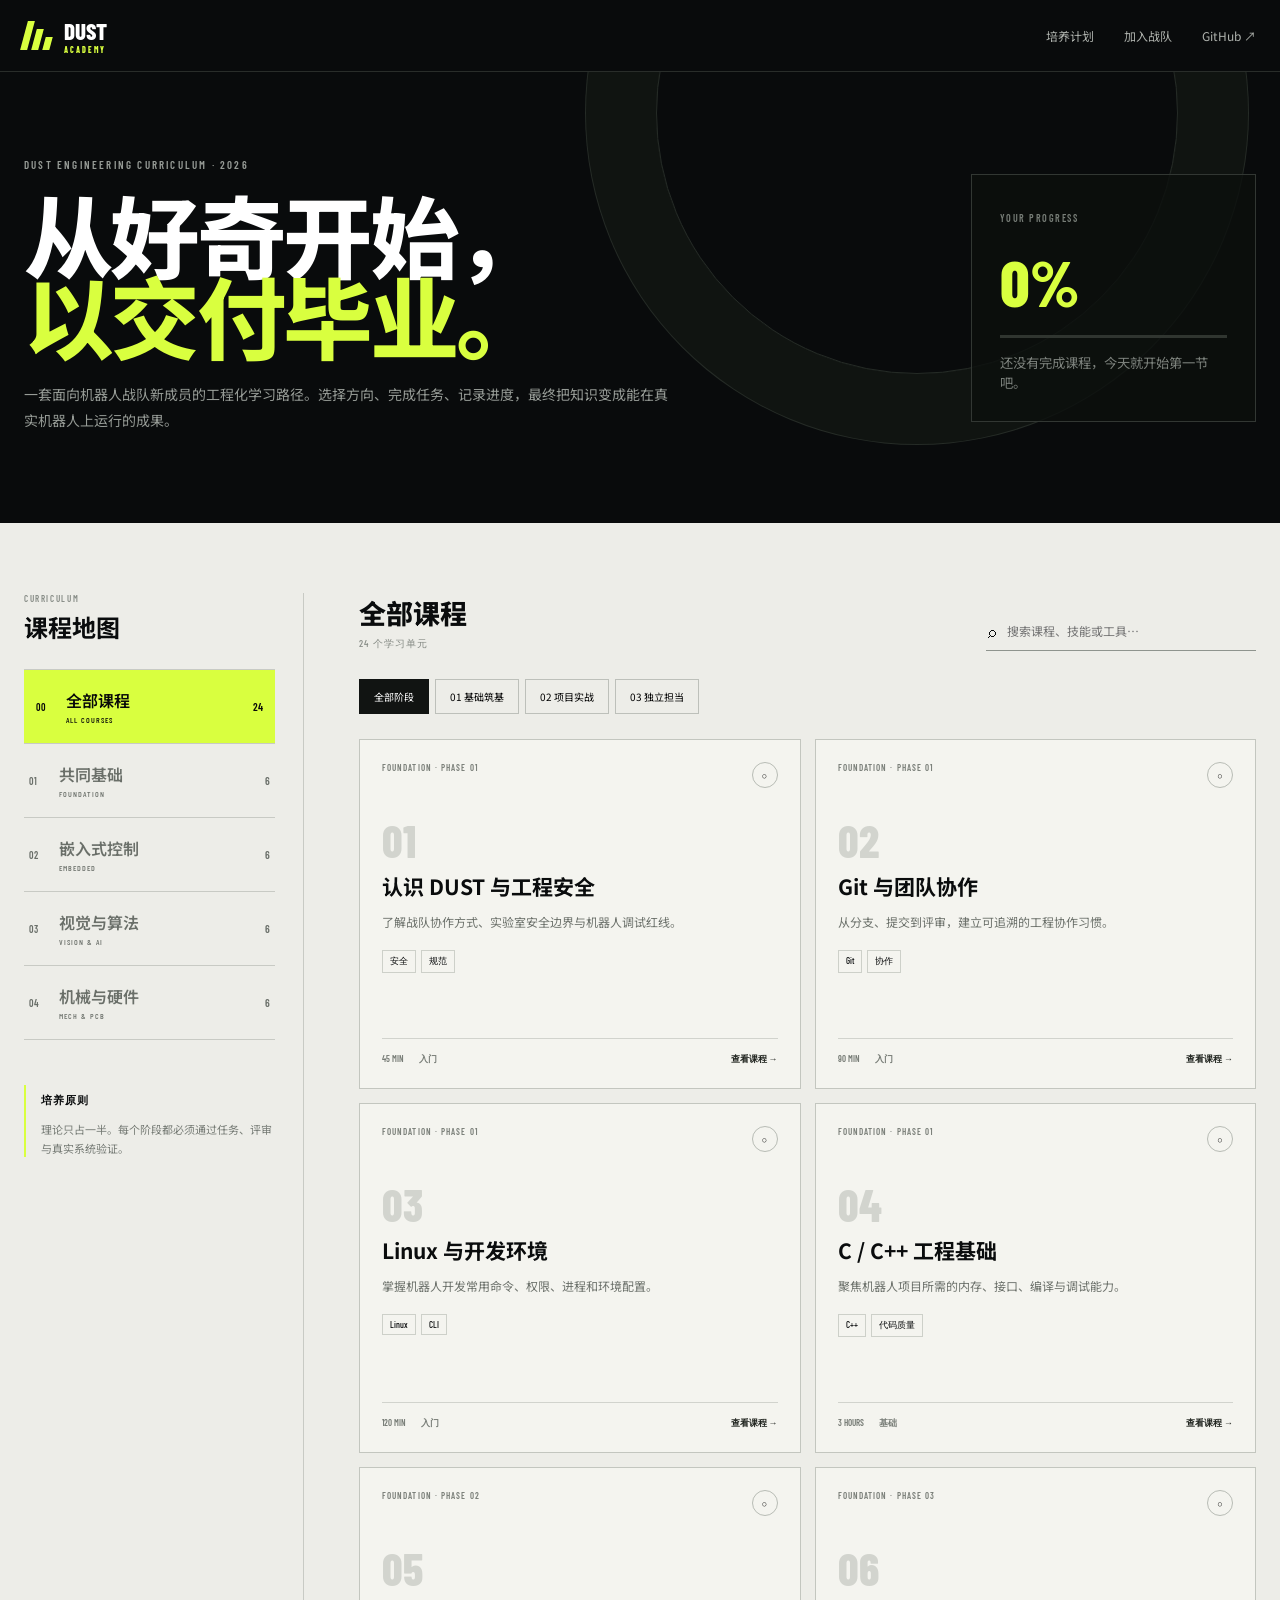
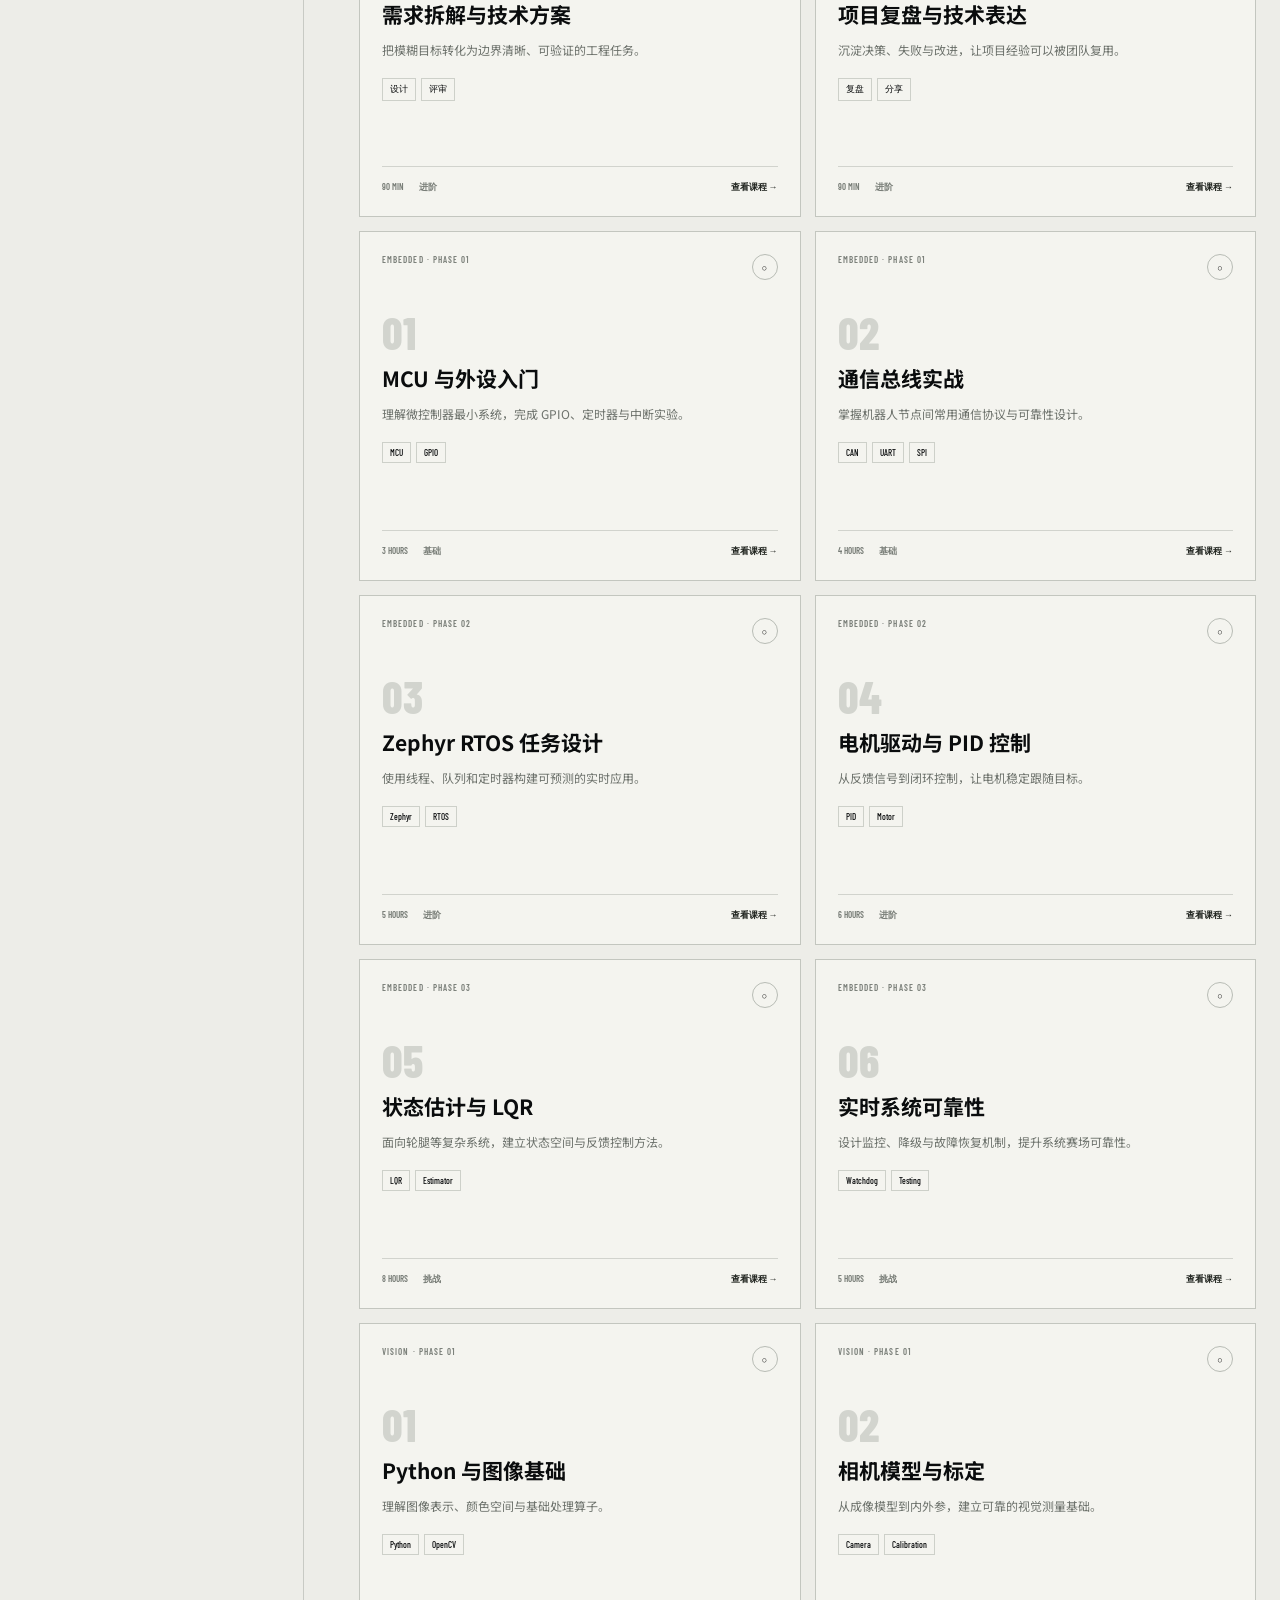
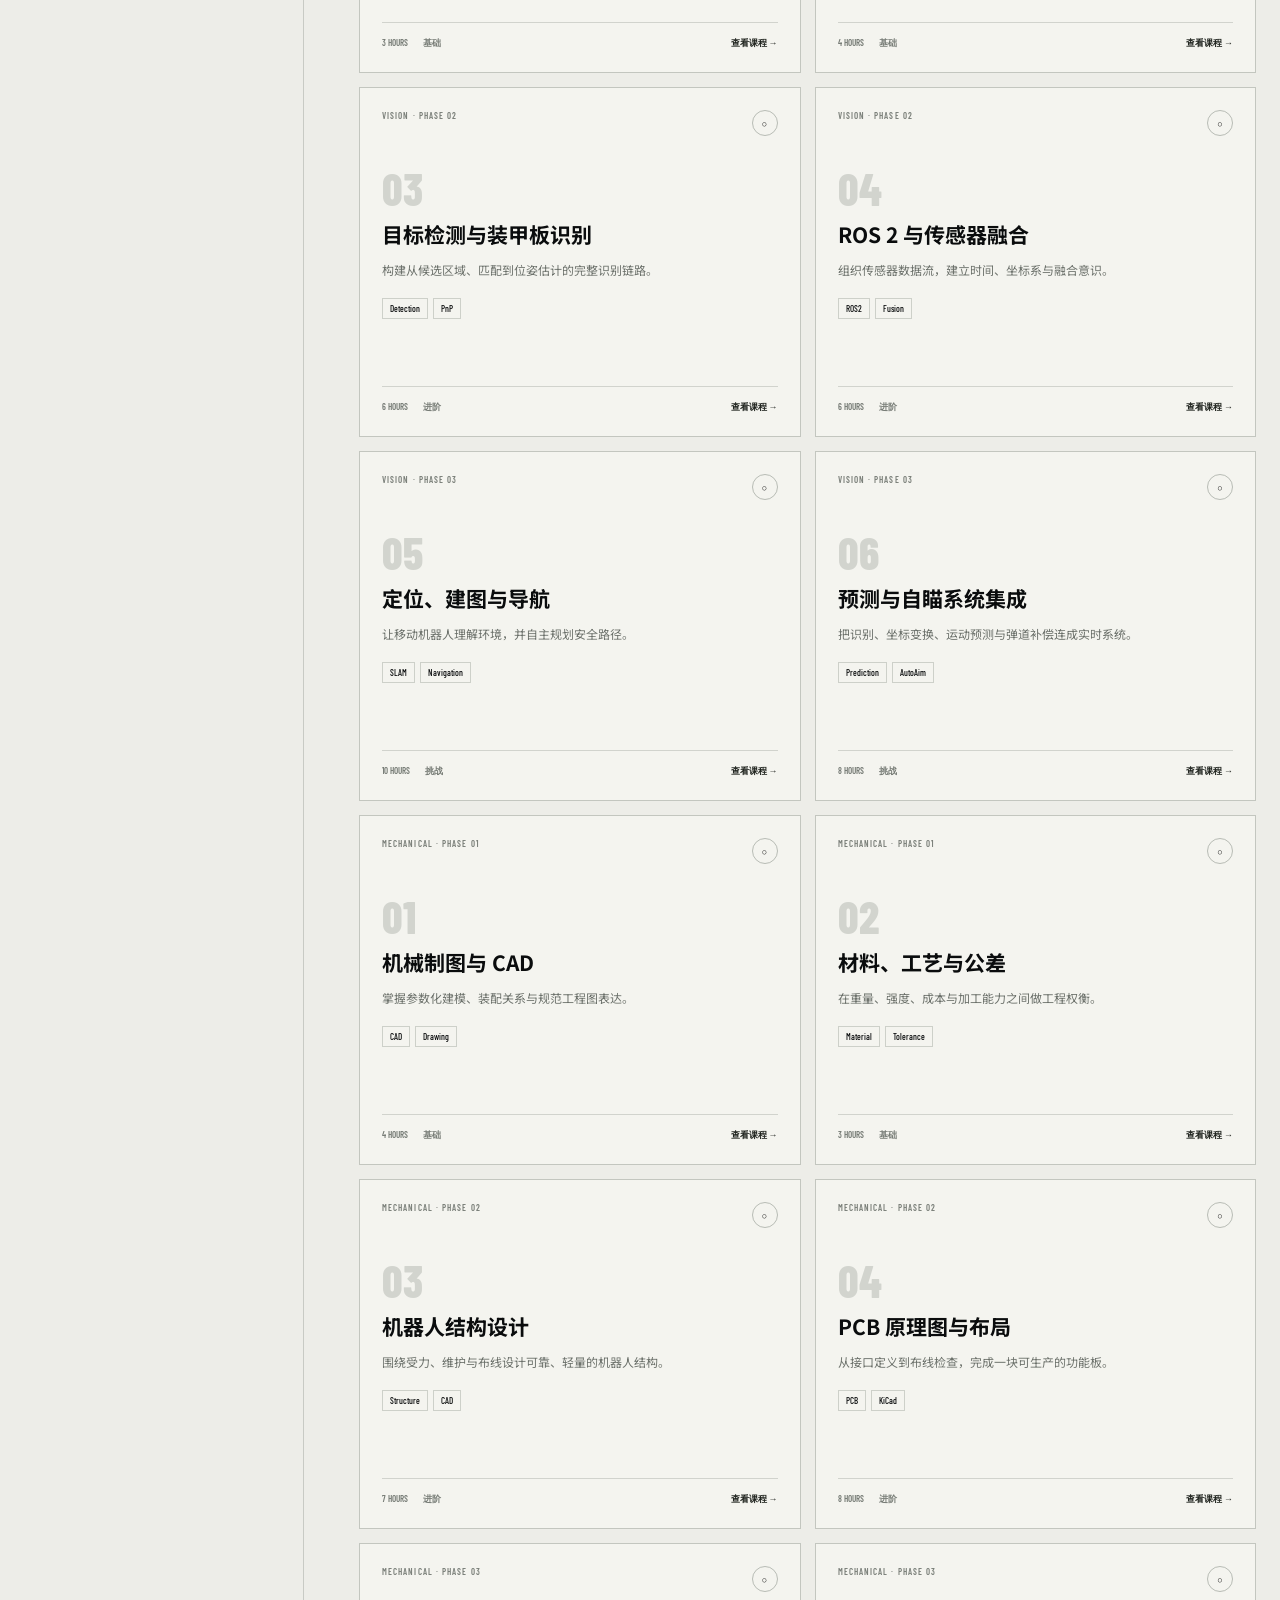
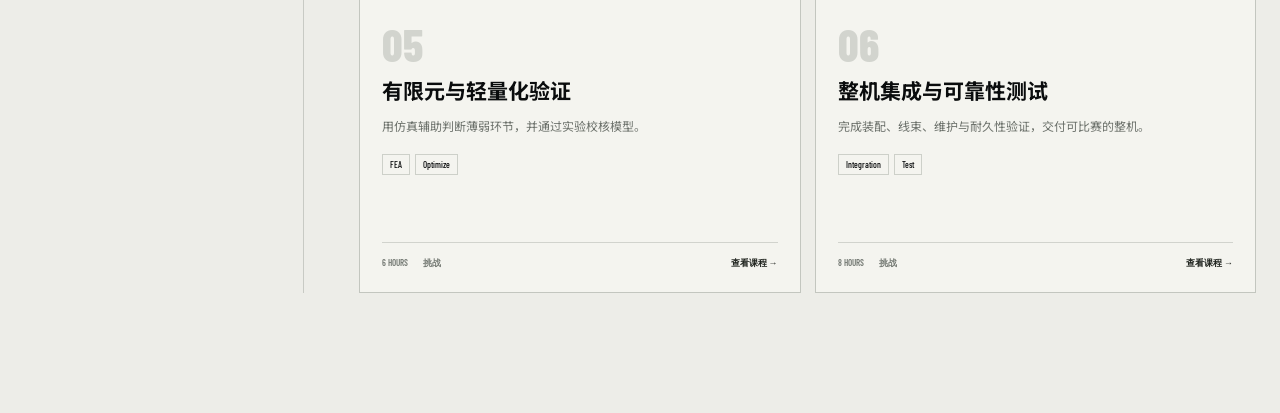
==== course.html @ 5a6c9bca "Add DUST engineering training academy" ====
<!doctype html>
<html lang="zh-CN">
<head>
  <meta charset="UTF-8"><meta name="viewport" content="width=device-width,initial-scale=1">
  <meta name="theme-color" content="#090b0c"><meta name="description" content="DUST 战队完整工程培训课程系统">
  <title>DUST ACADEMY · 战队培养计划</title>
  <link rel="stylesheet" href="course.css">
</head>
<body>
  <header class="academy-nav">
    <a class="logo" href="index.html"><i></i><i></i><i></i><strong>DUST<small>ACADEMY</small></strong></a>
    <nav><a href="index.html#growth">培养计划</a><a href="index.html#recruit">加入战队</a><a href="https://github.com/HNUST-Dust" target="_blank" rel="noreferrer">GitHub ↗</a></nav>
  </header>

  <main>
    <section class="academy-hero">
      <div class="hero-copy"><p class="eyebrow">DUST ENGINEERING CURRICULUM · 2026</p><h1>从好奇开始，<br><em>以交付毕业。</em></h1><p>一套面向机器人战队新成员的工程化学习路径。选择方向、完成任务、记录进度，最终把知识变成能在真实机器人上运行的成果。</p></div>
      <div class="hero-status"><span>YOUR PROGRESS</span><strong id="total-progress">0%</strong><div class="progress"><i id="total-progress-bar"></i></div><small id="progress-copy">还没有完成课程，今天就开始第一节吧。</small></div>
    </section>

    <section class="dashboard">
      <aside class="sidebar">
        <div class="sidebar-title"><span>CURRICULUM</span><strong>课程地图</strong></div>
        <button class="track active" data-track="all"><i>00</i><span>全部课程<small>ALL COURSES</small></span><b id="count-all">24</b></button>
        <button class="track" data-track="common"><i>01</i><span>共同基础<small>FOUNDATION</small></span><b>6</b></button>
        <button class="track" data-track="embedded"><i>02</i><span>嵌入式控制<small>EMBEDDED</small></span><b>6</b></button>
        <button class="track" data-track="vision"><i>03</i><span>视觉与算法<small>VISION & AI</small></span><b>6</b></button>
        <button class="track" data-track="mechanical"><i>04</i><span>机械与硬件<small>MECH & PCB</small></span><b>6</b></button>
        <div class="sidebar-note"><span>培养原则</span><p>理论只占一半。每个阶段都必须通过任务、评审与真实系统验证。</p></div>
      </aside>

      <div class="course-content">
        <div class="toolbar"><div><span id="view-label">全部课程</span><strong id="course-count">24 个学习单元</strong></div><label><span>⌕</span><input id="course-search" type="search" placeholder="搜索课程、技能或工具…"></label></div>
        <div class="phase-tabs" role="tablist"><button class="active" data-phase="all">全部阶段</button><button data-phase="1">01 基础筑基</button><button data-phase="2">02 项目实战</button><button data-phase="3">03 独立担当</button></div>
        <div class="course-grid" id="course-grid"></div>
        <div class="empty" id="empty-state" hidden><strong>没有找到匹配课程</strong><p>试试更短的关键词，或切换课程方向。</p></div>
      </div>
    </section>
  </main>

  <dialog id="lesson-dialog">
    <button class="dialog-close" aria-label="关闭">×</button>
    <div id="dialog-content"></div>
  </dialog>
  <div class="toast" id="toast" role="status"></div>
  <script src="course-data.js"></script><script src="course.js"></script>
</body>
</html>
---- course.css ----
@import url('https://fonts.googleapis.com/css2?family=Barlow+Condensed:wght@500;600;700;800&family=Noto+Sans+SC:wght@400;500;600;700;900&display=swap');
:root{--ink:#0a0c0d;--paper:#edede8;--acid:#d9ff3f;--muted:#70756f;--line:#c8cac4}*{box-sizing:border-box}html,body{margin:0;background:var(--paper);color:var(--ink);font-family:"Noto Sans SC",sans-serif}button,input{font:inherit}button{cursor:pointer}.academy-nav{height:72px;background:#090b0c;color:#fff;display:flex;align-items:center;padding:0 max(24px,calc((100vw - 1280px)/2));border-bottom:1px solid #292d2a}.logo{display:flex;align-items:center;color:white;text-decoration:none;gap:3px}.logo i{width:7px;height:29px;background:var(--acid);transform:skew(-15deg)}.logo i:nth-child(2){height:21px;margin-top:8px}.logo i:nth-child(3){height:13px;margin-top:16px}.logo strong{font:800 23px "Barlow Condensed";margin-left:10px}.logo small{display:block;color:var(--acid);font-size:8px;letter-spacing:.24em}.academy-nav nav{margin-left:auto;display:flex;gap:30px}.academy-nav nav a{color:#aeb2ad;text-decoration:none;font-size:12px}.academy-nav nav a:hover{color:var(--acid)}.academy-hero{background:#090b0c;color:#fff;min-height:430px;padding:75px max(24px,calc((100vw - 1280px)/2));display:grid;grid-template-columns:1.5fr .5fr;gap:90px;align-items:center;position:relative;overflow:hidden}.academy-hero:after{content:"";position:absolute;width:520px;height:520px;border:1px solid #252b26;border-radius:50%;right:8%;top:-220px;box-shadow:0 0 0 70px #101411,0 0 0 71px #252b26}.eyebrow{color:#969b96;font:600 11px "Barlow Condensed";letter-spacing:.2em}.hero-copy{position:relative;z-index:1}.hero-copy h1{font:800 clamp(56px,7vw,96px)/.9 "Barlow Condensed","Noto Sans SC";letter-spacing:-.04em;margin:25px 0}.hero-copy h1 em{color:var(--acid);font-style:normal}.hero-copy>p:last-child{color:#969b96;line-height:1.85;max-width:650px;font-size:14px}.hero-status{position:relative;z-index:1;border:1px solid #323733;padding:28px;background:rgba(12,15,13,.8)}.hero-status>span{color:#777d77;font:600 10px "Barlow Condensed";letter-spacing:.15em}.hero-status strong{display:block;font:800 65px "Barlow Condensed";color:var(--acid);margin:15px 0}.progress{height:3px;background:#303530}.progress i{display:block;height:100%;width:0;background:var(--acid);transition:.5s}.hero-status small{display:block;color:#7c817c;margin-top:15px;line-height:1.5}.dashboard{max-width:1280px;margin:auto;display:grid;grid-template-columns:280px 1fr;gap:55px;padding:70px 24px 120px}.sidebar{border-right:1px solid var(--line);padding-right:28px}.sidebar-title{display:flex;flex-direction:column;margin-bottom:25px}.sidebar-title span{font:600 9px "Barlow Condensed";letter-spacing:.18em;color:#888d87}.sidebar-title strong{font-size:24px;margin-top:5px}.track{width:100%;border:0;border-top:1px solid var(--line);background:transparent;padding:18px 5px;display:grid;grid-template-columns:30px 1fr 24px;text-align:left;align-items:center;color:#6a6f69}.track:last-of-type{border-bottom:1px solid var(--line)}.track i{font:600 10px "Barlow Condensed";font-style:normal}.track span{font-weight:600}.track small{display:block;font:500 8px "Barlow Condensed";letter-spacing:.12em;margin-top:3px}.track b{font:600 11px "Barlow Condensed";text-align:right}.track:hover,.track.active{color:#080a09}.track.active{background:var(--acid);padding-inline:12px}.sidebar-note{margin-top:45px;border-left:2px solid var(--acid);padding-left:15px}.sidebar-note span{font:700 11px "Barlow Condensed";letter-spacing:.1em}.sidebar-note p{font-size:11px;color:#777c76;line-height:1.7}.toolbar{display:flex;justify-content:space-between;align-items:end;margin-bottom:28px}.toolbar div{display:flex;flex-direction:column}.toolbar div span{font-size:27px;font-weight:800}.toolbar div strong{font:500 10px "Barlow Condensed";letter-spacing:.12em;color:#858a84;margin-top:5px}.toolbar label{display:flex;align-items:center;border-bottom:1px solid #8f948e;width:270px;padding:8px 2px}.toolbar input{border:0;outline:0;background:transparent;width:100%;margin-left:9px;font-size:12px}.phase-tabs{display:flex;gap:6px;margin-bottom:25px;overflow:auto}.phase-tabs button{white-space:nowrap;background:transparent;border:1px solid #bdc0ba;padding:9px 14px;font-size:10px}.phase-tabs button.active{background:#111412;color:#fff;border-color:#111412}.course-grid{display:grid;grid-template-columns:repeat(2,minmax(0,1fr));gap:14px}.course-card{border:1px solid #c3c6bf;background:#f4f4ef;padding:22px;min-height:350px;display:flex;flex-direction:column;transition:.2s;position:relative}.course-card:hover{border-color:#6d726c;transform:translateY(-3px)}.course-card.done{box-shadow:inset 4px 0 var(--acid)}.card-top{display:flex;justify-content:space-between;color:#7a7f79;font:600 9px "Barlow Condensed";letter-spacing:.12em}.complete{border:1px solid #b8bcb5;background:transparent;width:26px;height:26px;border-radius:50%;line-height:1}.done .complete{background:var(--acid);border-color:#9ead26}.card-number{font:800 45px "Barlow Condensed";color:#d2d4ce;margin-top:25px}.course-card h2{font-size:21px;margin:4px 0 10px}.course-card p{color:#6d726c;font-size:12px;line-height:1.75;margin:0}.tags{display:flex;gap:5px;margin-top:18px}.tags span{border:1px solid #cdd0c9;padding:4px 7px;font:500 9px "Barlow Condensed"}.card-foot{border-top:1px solid #d1d3cd;padding-top:14px;margin-top:auto;display:flex;gap:15px;font:600 9px "Barlow Condensed";color:#777c76}.card-foot b{margin-left:auto;color:#20241f}.empty{text-align:center;padding:100px 0;color:#777}.empty strong{font-size:22px;color:#333}dialog{width:min(680px,calc(100% - 30px));max-height:90vh;border:0;padding:0;background:#f4f4ef;box-shadow:0 30px 100px rgba(0,0,0,.5)}dialog::backdrop{background:rgba(3,5,4,.8);backdrop-filter:blur(5px)}.dialog-close{position:absolute;right:20px;top:16px;border:0;background:transparent;font-size:30px;color:#777}.dialog-eyebrow{background:#111412;color:var(--acid);font:600 10px "Barlow Condensed";letter-spacing:.15em;padding:22px 35px}#dialog-content>h2{font-size:35px;padding:30px 35px 0;margin:0}.dialog-meta{display:flex;gap:10px;padding:14px 35px}.dialog-meta span{background:#e2e3dd;padding:6px 9px;font-size:10px}.dialog-summary{padding:0 35px;color:#626761;line-height:1.8;font-size:13px}#dialog-content section{padding:15px 35px}#dialog-content section h3{font-size:14px;border-bottom:1px solid #ced0ca;padding-bottom:10px}#dialog-content ol{padding-left:20px;font-size:12px;color:#5e635d;line-height:2}.task-list div{display:grid;grid-template-columns:35px 1fr;border-bottom:1px solid #d6d8d1;padding:9px 0;font-size:12px}.task-list b{font:600 10px "Barlow Condensed";color:#89971f}.deliverable{background:#e2e3dd;margin:15px 35px;padding:16px;display:flex;flex-direction:column}.deliverable span{font:600 9px "Barlow Condensed";letter-spacing:.15em;color:#7b807a}.deliverable strong{font-size:14px;margin-top:5px}.dialog-complete{border:0;background:#151816;color:white;padding:17px;margin:5px 35px 35px;width:calc(100% - 70px);font-weight:700}.dialog-complete.done{background:var(--acid);color:#111}.toast{position:fixed;right:25px;bottom:25px;background:#111;color:#fff;padding:14px 20px;font-size:12px;transform:translateY(100px);opacity:0;transition:.3s;z-index:5}.toast.show{transform:none;opacity:1}
@media(max-width:800px){.academy-nav nav a:not(:last-child){display:none}.academy-hero{grid-template-columns:1fr;padding-top:55px;gap:30px}.hero-status{max-width:420px}.dashboard{grid-template-columns:1fr;padding-top:40px}.sidebar{border-right:0;padding:0}.sidebar-note{display:none}.course-grid{grid-template-columns:1fr}.toolbar{align-items:flex-start;gap:20px;flex-direction:column}.toolbar label{width:100%}.phase-tabs{width:100%}.academy-hero:after{right:-280px}.hero-copy h1{font-size:58px}}
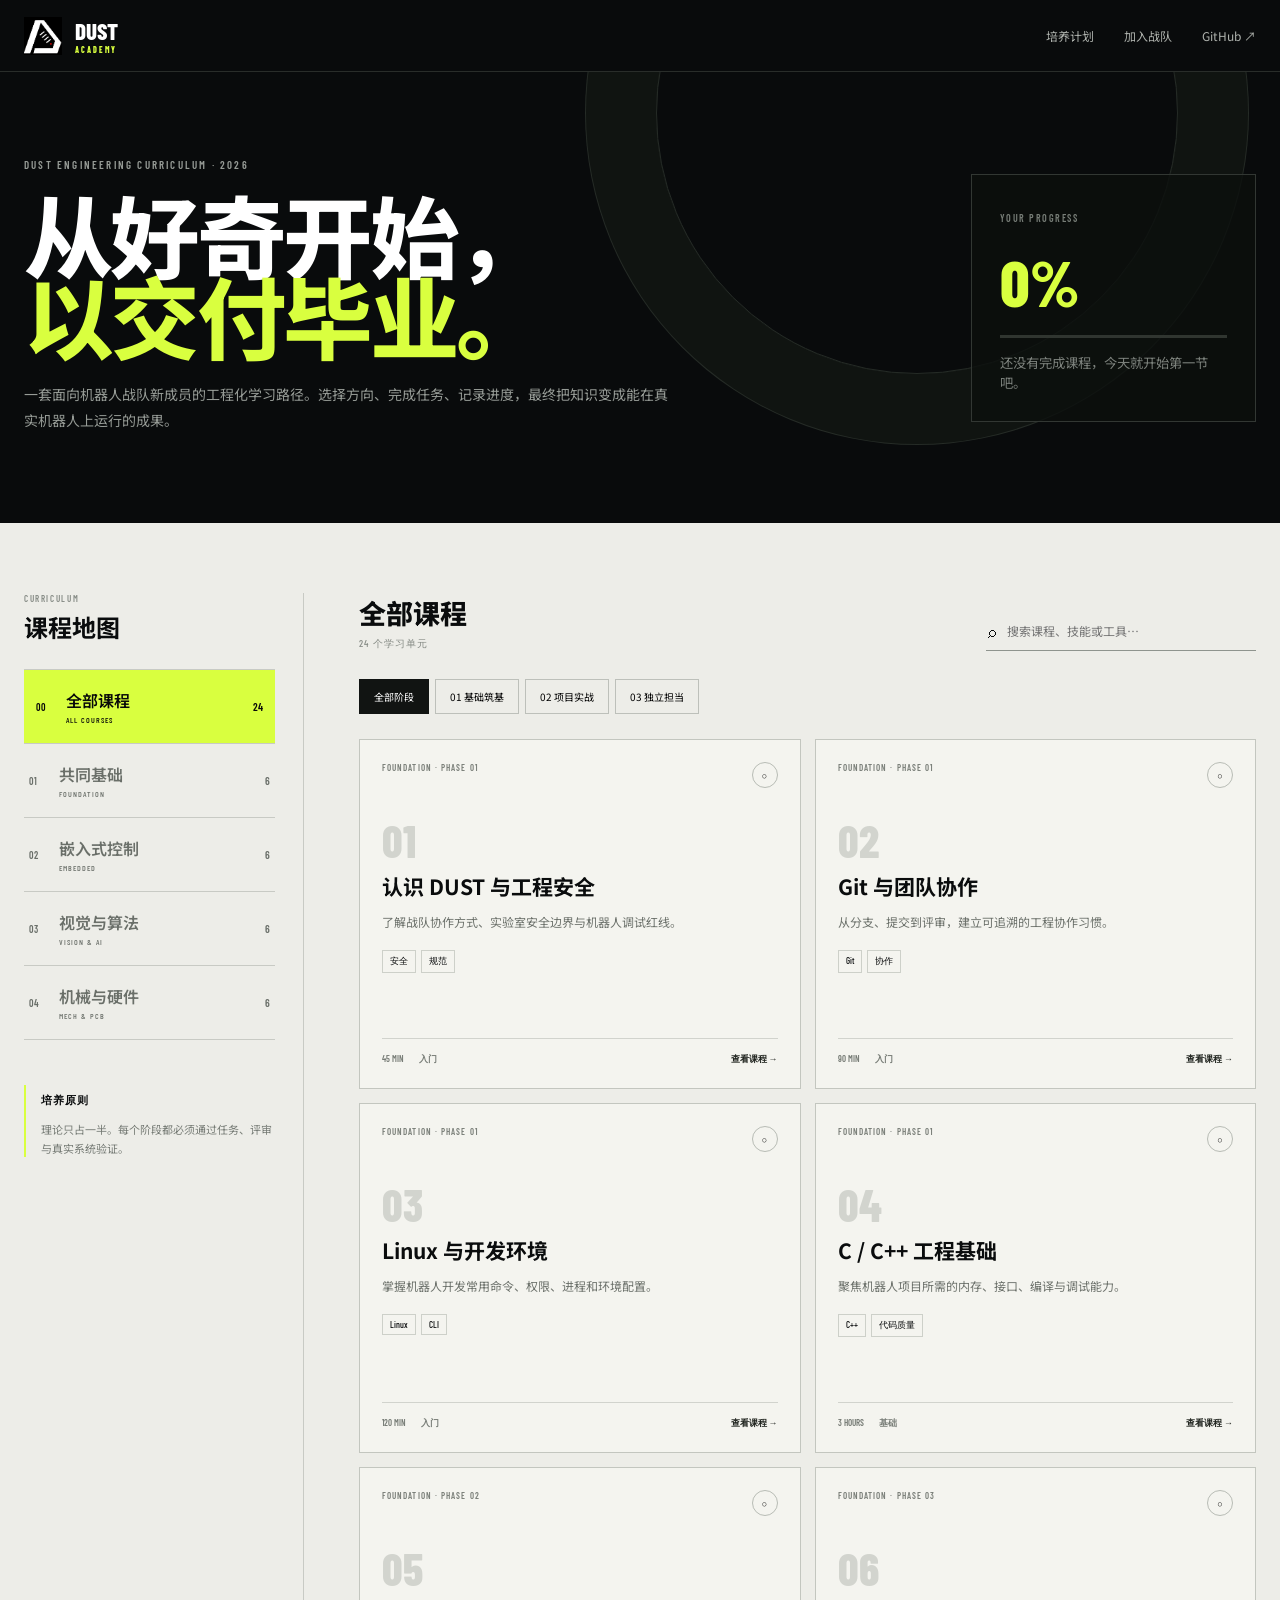
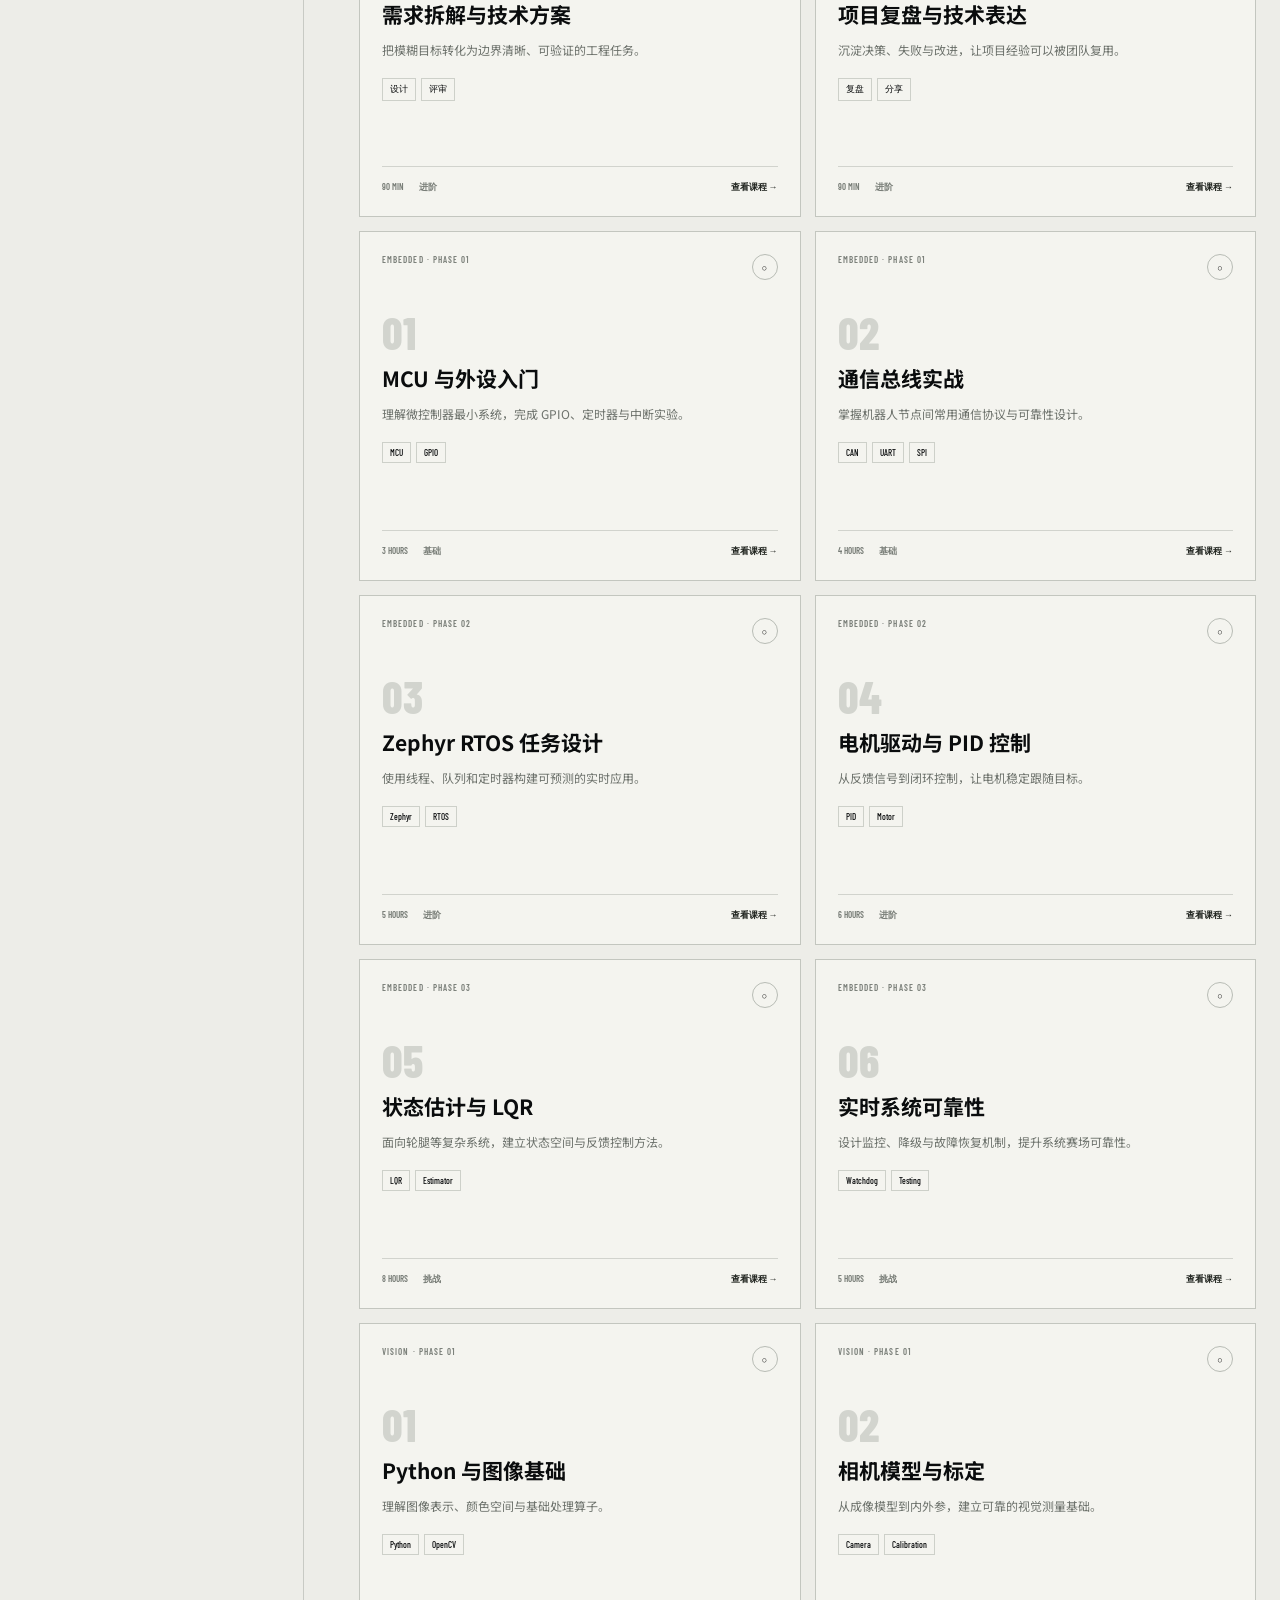
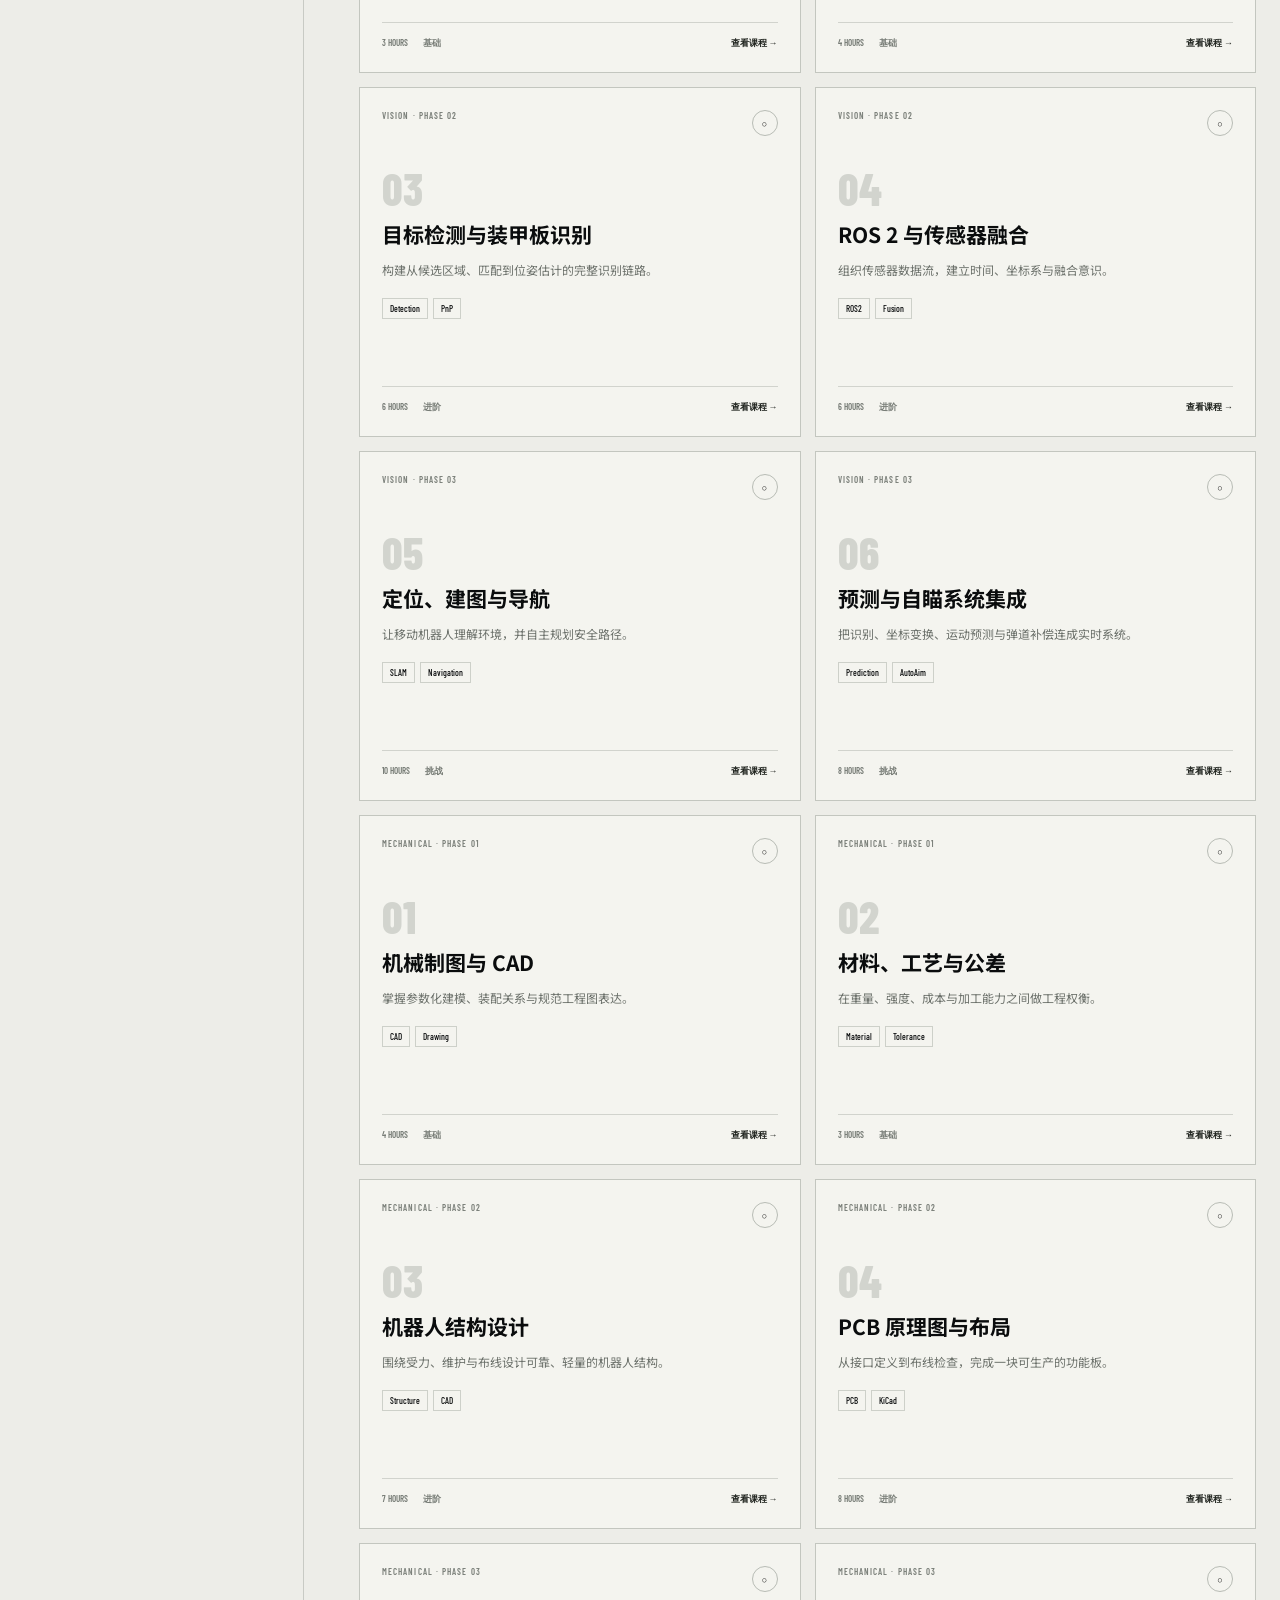
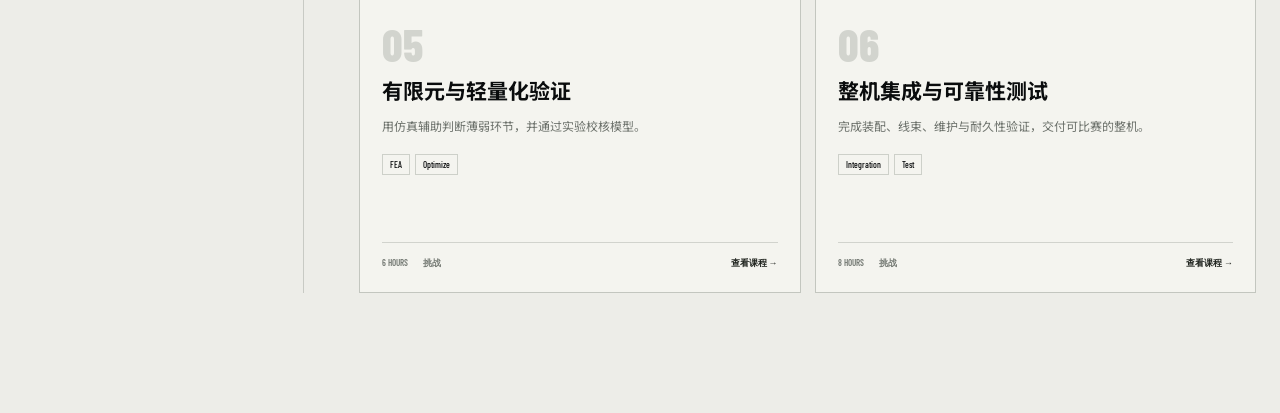
==== commit 167d0f0b: "Integrate official DUST team logo" ====
--- a/course.html
+++ b/course.html
@@ -8,7 +8,7 @@
 </head>
 <body>
   <header class="academy-nav">
-    <a class="logo" href="index.html"><i></i><i></i><i></i><strong>DUST<small>ACADEMY</small></strong></a>
+    <a class="logo" href="index.html"><img src="assets/dust-logo.png" alt=""><strong>DUST<small>ACADEMY</small></strong></a>
     <nav><a href="index.html#growth">培养计划</a><a href="index.html#recruit">加入战队</a><a href="https://github.com/HNUST-Dust" target="_blank" rel="noreferrer">GitHub ↗</a></nav>
   </header>
 
--- a/course.css
+++ b/course.css
@@ -1,3 +1,6 @@
 @import url('https://fonts.googleapis.com/css2?family=Barlow+Condensed:wght@500;600;700;800&family=Noto+Sans+SC:wght@400;500;600;700;900&display=swap');
 :root{--ink:#0a0c0d;--paper:#edede8;--acid:#d9ff3f;--muted:#70756f;--line:#c8cac4}*{box-sizing:border-box}html,body{margin:0;background:var(--paper);color:var(--ink);font-family:"Noto Sans SC",sans-serif}button,input{font:inherit}button{cursor:pointer}.academy-nav{height:72px;background:#090b0c;color:#fff;display:flex;align-items:center;padding:0 max(24px,calc((100vw - 1280px)/2));border-bottom:1px solid #292d2a}.logo{display:flex;align-items:center;color:white;text-decoration:none;gap:3px}.logo i{width:7px;height:29px;background:var(--acid);transform:skew(-15deg)}.logo i:nth-child(2){height:21px;margin-top:8px}.logo i:nth-child(3){height:13px;margin-top:16px}.logo strong{font:800 23px "Barlow Condensed";margin-left:10px}.logo small{display:block;color:var(--acid);font-size:8px;letter-spacing:.24em}.academy-nav nav{margin-left:auto;display:flex;gap:30px}.academy-nav nav a{color:#aeb2ad;text-decoration:none;font-size:12px}.academy-nav nav a:hover{color:var(--acid)}.academy-hero{background:#090b0c;color:#fff;min-height:430px;padding:75px max(24px,calc((100vw - 1280px)/2));display:grid;grid-template-columns:1.5fr .5fr;gap:90px;align-items:center;position:relative;overflow:hidden}.academy-hero:after{content:"";position:absolute;width:520px;height:520px;border:1px solid #252b26;border-radius:50%;right:8%;top:-220px;box-shadow:0 0 0 70px #101411,0 0 0 71px #252b26}.eyebrow{color:#969b96;font:600 11px "Barlow Condensed";letter-spacing:.2em}.hero-copy{position:relative;z-index:1}.hero-copy h1{font:800 clamp(56px,7vw,96px)/.9 "Barlow Condensed","Noto Sans SC";letter-spacing:-.04em;margin:25px 0}.hero-copy h1 em{color:var(--acid);font-style:normal}.hero-copy>p:last-child{color:#969b96;line-height:1.85;max-width:650px;font-size:14px}.hero-status{position:relative;z-index:1;border:1px solid #323733;padding:28px;background:rgba(12,15,13,.8)}.hero-status>span{color:#777d77;font:600 10px "Barlow Condensed";letter-spacing:.15em}.hero-status strong{display:block;font:800 65px "Barlow Condensed";color:var(--acid);margin:15px 0}.progress{height:3px;background:#303530}.progress i{display:block;height:100%;width:0;background:var(--acid);transition:.5s}.hero-status small{display:block;color:#7c817c;margin-top:15px;line-height:1.5}.dashboard{max-width:1280px;margin:auto;display:grid;grid-template-columns:280px 1fr;gap:55px;padding:70px 24px 120px}.sidebar{border-right:1px solid var(--line);padding-right:28px}.sidebar-title{display:flex;flex-direction:column;margin-bottom:25px}.sidebar-title span{font:600 9px "Barlow Condensed";letter-spacing:.18em;color:#888d87}.sidebar-title strong{font-size:24px;margin-top:5px}.track{width:100%;border:0;border-top:1px solid var(--line);background:transparent;padding:18px 5px;display:grid;grid-template-columns:30px 1fr 24px;text-align:left;align-items:center;color:#6a6f69}.track:last-of-type{border-bottom:1px solid var(--line)}.track i{font:600 10px "Barlow Condensed";font-style:normal}.track span{font-weight:600}.track small{display:block;font:500 8px "Barlow Condensed";letter-spacing:.12em;margin-top:3px}.track b{font:600 11px "Barlow Condensed";text-align:right}.track:hover,.track.active{color:#080a09}.track.active{background:var(--acid);padding-inline:12px}.sidebar-note{margin-top:45px;border-left:2px solid var(--acid);padding-left:15px}.sidebar-note span{font:700 11px "Barlow Condensed";letter-spacing:.1em}.sidebar-note p{font-size:11px;color:#777c76;line-height:1.7}.toolbar{display:flex;justify-content:space-between;align-items:end;margin-bottom:28px}.toolbar div{display:flex;flex-direction:column}.toolbar div span{font-size:27px;font-weight:800}.toolbar div strong{font:500 10px "Barlow Condensed";letter-spacing:.12em;color:#858a84;margin-top:5px}.toolbar label{display:flex;align-items:center;border-bottom:1px solid #8f948e;width:270px;padding:8px 2px}.toolbar input{border:0;outline:0;background:transparent;width:100%;margin-left:9px;font-size:12px}.phase-tabs{display:flex;gap:6px;margin-bottom:25px;overflow:auto}.phase-tabs button{white-space:nowrap;background:transparent;border:1px solid #bdc0ba;padding:9px 14px;font-size:10px}.phase-tabs button.active{background:#111412;color:#fff;border-color:#111412}.course-grid{display:grid;grid-template-columns:repeat(2,minmax(0,1fr));gap:14px}.course-card{border:1px solid #c3c6bf;background:#f4f4ef;padding:22px;min-height:350px;display:flex;flex-direction:column;transition:.2s;position:relative}.course-card:hover{border-color:#6d726c;transform:translateY(-3px)}.course-card.done{box-shadow:inset 4px 0 var(--acid)}.card-top{display:flex;justify-content:space-between;color:#7a7f79;font:600 9px "Barlow Condensed";letter-spacing:.12em}.complete{border:1px solid #b8bcb5;background:transparent;width:26px;height:26px;border-radius:50%;line-height:1}.done .complete{background:var(--acid);border-color:#9ead26}.card-number{font:800 45px "Barlow Condensed";color:#d2d4ce;margin-top:25px}.course-card h2{font-size:21px;margin:4px 0 10px}.course-card p{color:#6d726c;font-size:12px;line-height:1.75;margin:0}.tags{display:flex;gap:5px;margin-top:18px}.tags span{border:1px solid #cdd0c9;padding:4px 7px;font:500 9px "Barlow Condensed"}.card-foot{border-top:1px solid #d1d3cd;padding-top:14px;margin-top:auto;display:flex;gap:15px;font:600 9px "Barlow Condensed";color:#777c76}.card-foot b{margin-left:auto;color:#20241f}.empty{text-align:center;padding:100px 0;color:#777}.empty strong{font-size:22px;color:#333}dialog{width:min(680px,calc(100% - 30px));max-height:90vh;border:0;padding:0;background:#f4f4ef;box-shadow:0 30px 100px rgba(0,0,0,.5)}dialog::backdrop{background:rgba(3,5,4,.8);backdrop-filter:blur(5px)}.dialog-close{position:absolute;right:20px;top:16px;border:0;background:transparent;font-size:30px;color:#777}.dialog-eyebrow{background:#111412;color:var(--acid);font:600 10px "Barlow Condensed";letter-spacing:.15em;padding:22px 35px}#dialog-content>h2{font-size:35px;padding:30px 35px 0;margin:0}.dialog-meta{display:flex;gap:10px;padding:14px 35px}.dialog-meta span{background:#e2e3dd;padding:6px 9px;font-size:10px}.dialog-summary{padding:0 35px;color:#626761;line-height:1.8;font-size:13px}#dialog-content section{padding:15px 35px}#dialog-content section h3{font-size:14px;border-bottom:1px solid #ced0ca;padding-bottom:10px}#dialog-content ol{padding-left:20px;font-size:12px;color:#5e635d;line-height:2}.task-list div{display:grid;grid-template-columns:35px 1fr;border-bottom:1px solid #d6d8d1;padding:9px 0;font-size:12px}.task-list b{font:600 10px "Barlow Condensed";color:#89971f}.deliverable{background:#e2e3dd;margin:15px 35px;padding:16px;display:flex;flex-direction:column}.deliverable span{font:600 9px "Barlow Condensed";letter-spacing:.15em;color:#7b807a}.deliverable strong{font-size:14px;margin-top:5px}.dialog-complete{border:0;background:#151816;color:white;padding:17px;margin:5px 35px 35px;width:calc(100% - 70px);font-weight:700}.dialog-complete.done{background:var(--acid);color:#111}.toast{position:fixed;right:25px;bottom:25px;background:#111;color:#fff;padding:14px 20px;font-size:12px;transform:translateY(100px);opacity:0;transition:.3s;z-index:5}.toast.show{transform:none;opacity:1}
+.logo img{width:38px;height:38px;object-fit:cover;object-position:center}
 @media(max-width:800px){.academy-nav nav a:not(:last-child){display:none}.academy-hero{grid-template-columns:1fr;padding-top:55px;gap:30px}.hero-status{max-width:420px}.dashboard{grid-template-columns:1fr;padding-top:40px}.sidebar{border-right:0;padding:0}.sidebar-note{display:none}.course-grid{grid-template-columns:1fr}.toolbar{align-items:flex-start;gap:20px;flex-direction:column}.toolbar label{width:100%}.phase-tabs{width:100%}.academy-hero:after{right:-280px}.hero-copy h1{font-size:58px}}
+.github-submit{background:#e9eadf;margin:10px 20px 20px;padding:18px 15px!important;border:1px solid #d0d3c8}.submit-steps{display:grid;grid-template-columns:repeat(3,1fr);gap:8px}.submit-steps span{display:flex;align-items:center;gap:8px;background:#f5f5ef;padding:9px;font-size:10px}.submit-steps b{font:700 12px "Barlow Condensed";color:#89971f}.submit-actions{display:grid;grid-template-columns:repeat(3,1fr);gap:6px;margin-top:10px}.submit-actions a{background:#151816;color:#fff;text-decoration:none;padding:10px 8px;text-align:center;font-size:10px}.submit-actions a:first-child{background:var(--acid);color:#111}.github-submit code{display:block;background:#dfe1d7;padding:10px;margin-top:10px;font-size:10px;overflow:auto}.github-submit small{display:block;color:#747972;line-height:1.6;margin-top:8px}
+@media(max-width:800px){.submit-steps,.submit-actions{grid-template-columns:1fr}}
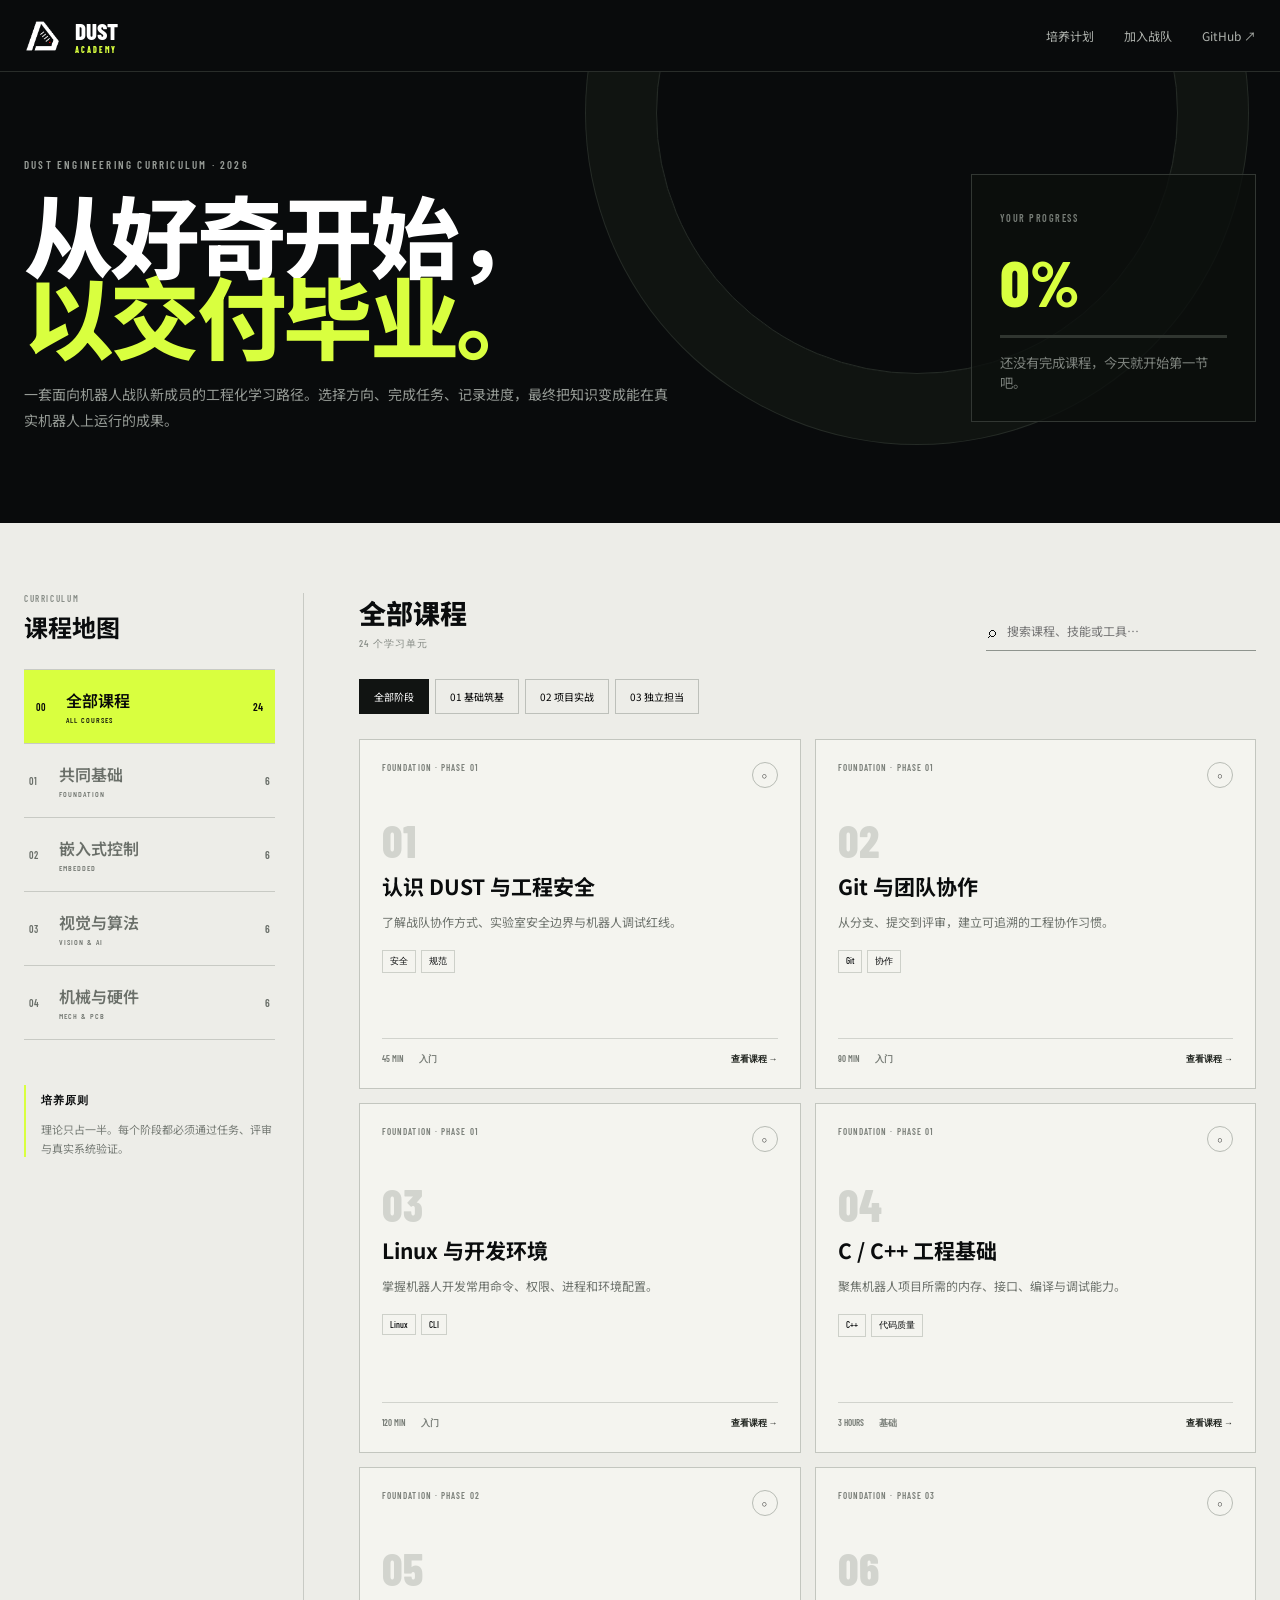
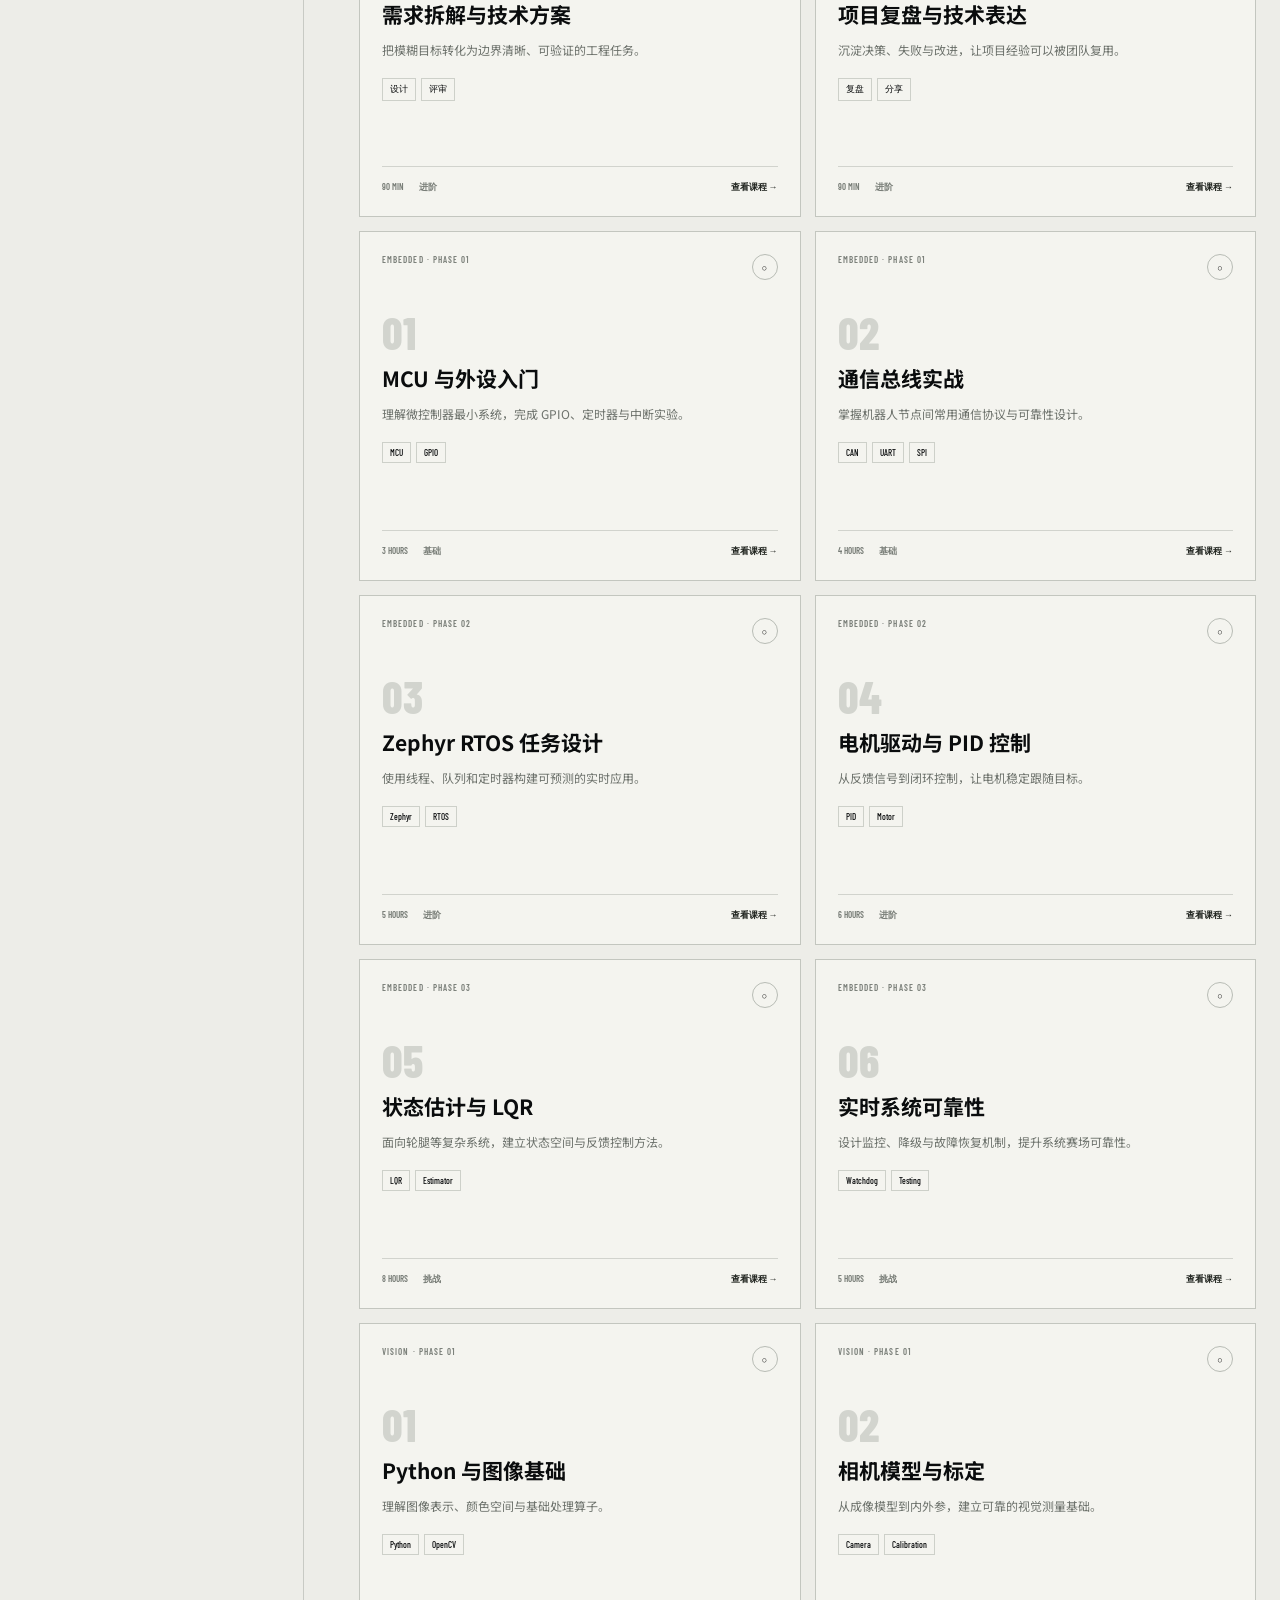
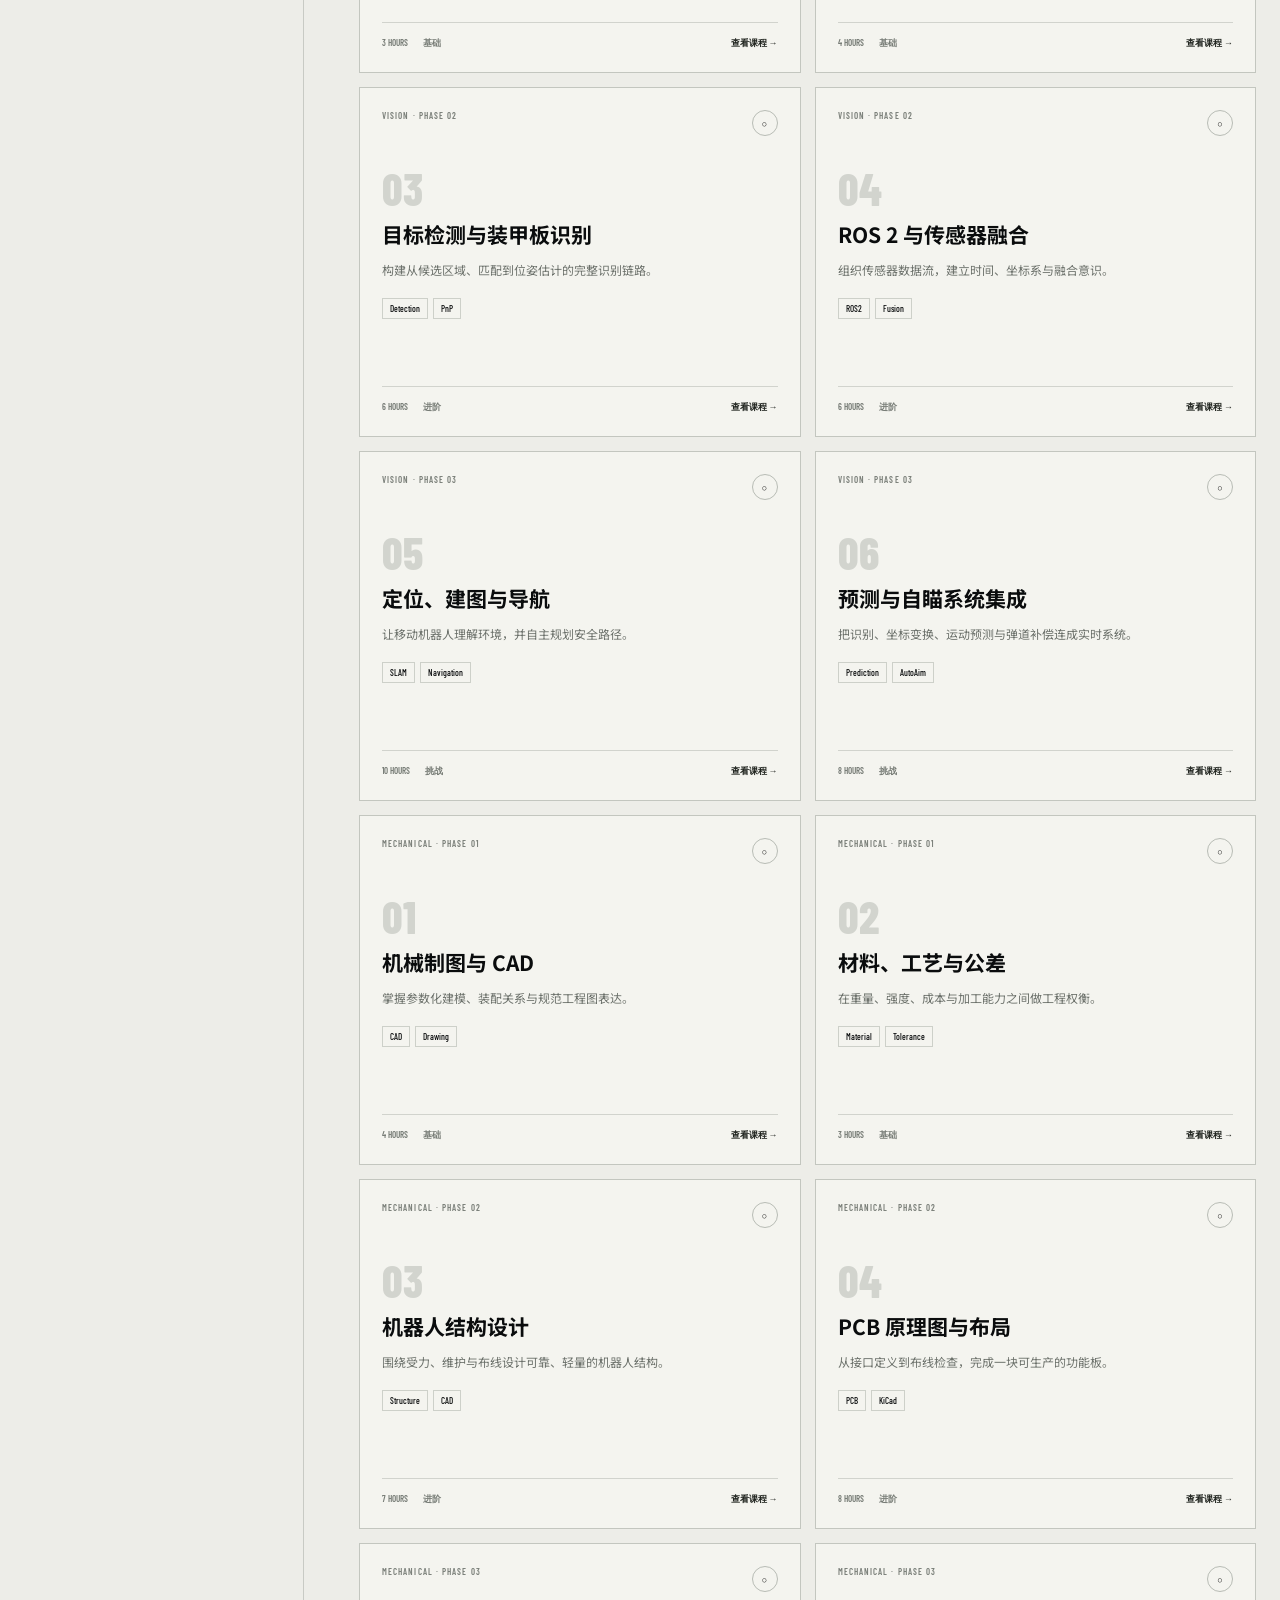
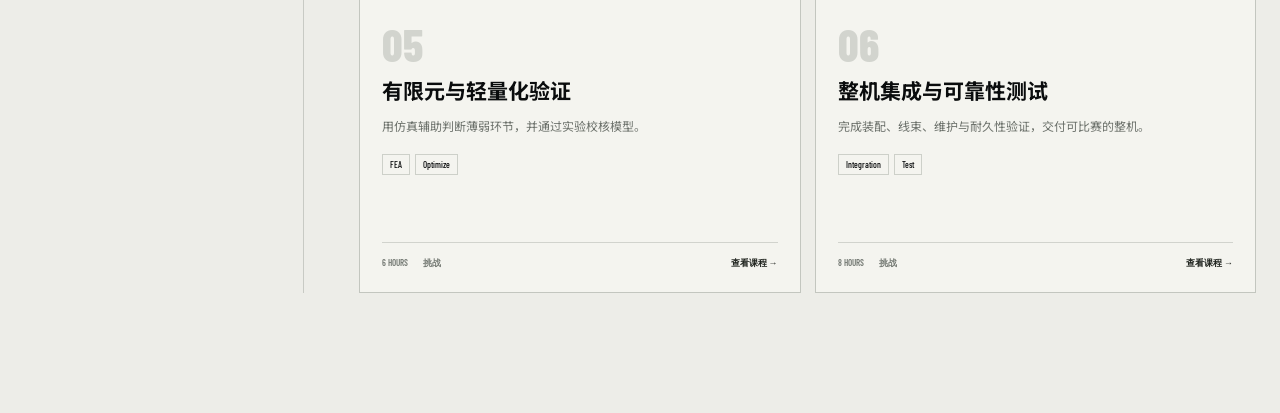
==== commit 53f95cfa: "Use transparent DUST logo asset" ====
--- a/course.html
+++ b/course.html
@@ -8,7 +8,7 @@
 </head>
 <body>
   <header class="academy-nav">
-    <a class="logo" href="index.html"><img src="assets/dust-logo.png" alt=""><strong>DUST<small>ACADEMY</small></strong></a>
+    <a class="logo" href="index.html"><img src="assets/dust-logo-transparent.png" alt=""><strong>DUST<small>ACADEMY</small></strong></a>
     <nav><a href="index.html#growth">培养计划</a><a href="index.html#recruit">加入战队</a><a href="https://github.com/HNUST-Dust" target="_blank" rel="noreferrer">GitHub ↗</a></nav>
   </header>
 
--- a/course.css
+++ b/course.css
@@ -1,6 +1,6 @@
 @import url('https://fonts.googleapis.com/css2?family=Barlow+Condensed:wght@500;600;700;800&family=Noto+Sans+SC:wght@400;500;600;700;900&display=swap');
 :root{--ink:#0a0c0d;--paper:#edede8;--acid:#d9ff3f;--muted:#70756f;--line:#c8cac4}*{box-sizing:border-box}html,body{margin:0;background:var(--paper);color:var(--ink);font-family:"Noto Sans SC",sans-serif}button,input{font:inherit}button{cursor:pointer}.academy-nav{height:72px;background:#090b0c;color:#fff;display:flex;align-items:center;padding:0 max(24px,calc((100vw - 1280px)/2));border-bottom:1px solid #292d2a}.logo{display:flex;align-items:center;color:white;text-decoration:none;gap:3px}.logo i{width:7px;height:29px;background:var(--acid);transform:skew(-15deg)}.logo i:nth-child(2){height:21px;margin-top:8px}.logo i:nth-child(3){height:13px;margin-top:16px}.logo strong{font:800 23px "Barlow Condensed";margin-left:10px}.logo small{display:block;color:var(--acid);font-size:8px;letter-spacing:.24em}.academy-nav nav{margin-left:auto;display:flex;gap:30px}.academy-nav nav a{color:#aeb2ad;text-decoration:none;font-size:12px}.academy-nav nav a:hover{color:var(--acid)}.academy-hero{background:#090b0c;color:#fff;min-height:430px;padding:75px max(24px,calc((100vw - 1280px)/2));display:grid;grid-template-columns:1.5fr .5fr;gap:90px;align-items:center;position:relative;overflow:hidden}.academy-hero:after{content:"";position:absolute;width:520px;height:520px;border:1px solid #252b26;border-radius:50%;right:8%;top:-220px;box-shadow:0 0 0 70px #101411,0 0 0 71px #252b26}.eyebrow{color:#969b96;font:600 11px "Barlow Condensed";letter-spacing:.2em}.hero-copy{position:relative;z-index:1}.hero-copy h1{font:800 clamp(56px,7vw,96px)/.9 "Barlow Condensed","Noto Sans SC";letter-spacing:-.04em;margin:25px 0}.hero-copy h1 em{color:var(--acid);font-style:normal}.hero-copy>p:last-child{color:#969b96;line-height:1.85;max-width:650px;font-size:14px}.hero-status{position:relative;z-index:1;border:1px solid #323733;padding:28px;background:rgba(12,15,13,.8)}.hero-status>span{color:#777d77;font:600 10px "Barlow Condensed";letter-spacing:.15em}.hero-status strong{display:block;font:800 65px "Barlow Condensed";color:var(--acid);margin:15px 0}.progress{height:3px;background:#303530}.progress i{display:block;height:100%;width:0;background:var(--acid);transition:.5s}.hero-status small{display:block;color:#7c817c;margin-top:15px;line-height:1.5}.dashboard{max-width:1280px;margin:auto;display:grid;grid-template-columns:280px 1fr;gap:55px;padding:70px 24px 120px}.sidebar{border-right:1px solid var(--line);padding-right:28px}.sidebar-title{display:flex;flex-direction:column;margin-bottom:25px}.sidebar-title span{font:600 9px "Barlow Condensed";letter-spacing:.18em;color:#888d87}.sidebar-title strong{font-size:24px;margin-top:5px}.track{width:100%;border:0;border-top:1px solid var(--line);background:transparent;padding:18px 5px;display:grid;grid-template-columns:30px 1fr 24px;text-align:left;align-items:center;color:#6a6f69}.track:last-of-type{border-bottom:1px solid var(--line)}.track i{font:600 10px "Barlow Condensed";font-style:normal}.track span{font-weight:600}.track small{display:block;font:500 8px "Barlow Condensed";letter-spacing:.12em;margin-top:3px}.track b{font:600 11px "Barlow Condensed";text-align:right}.track:hover,.track.active{color:#080a09}.track.active{background:var(--acid);padding-inline:12px}.sidebar-note{margin-top:45px;border-left:2px solid var(--acid);padding-left:15px}.sidebar-note span{font:700 11px "Barlow Condensed";letter-spacing:.1em}.sidebar-note p{font-size:11px;color:#777c76;line-height:1.7}.toolbar{display:flex;justify-content:space-between;align-items:end;margin-bottom:28px}.toolbar div{display:flex;flex-direction:column}.toolbar div span{font-size:27px;font-weight:800}.toolbar div strong{font:500 10px "Barlow Condensed";letter-spacing:.12em;color:#858a84;margin-top:5px}.toolbar label{display:flex;align-items:center;border-bottom:1px solid #8f948e;width:270px;padding:8px 2px}.toolbar input{border:0;outline:0;background:transparent;width:100%;margin-left:9px;font-size:12px}.phase-tabs{display:flex;gap:6px;margin-bottom:25px;overflow:auto}.phase-tabs button{white-space:nowrap;background:transparent;border:1px solid #bdc0ba;padding:9px 14px;font-size:10px}.phase-tabs button.active{background:#111412;color:#fff;border-color:#111412}.course-grid{display:grid;grid-template-columns:repeat(2,minmax(0,1fr));gap:14px}.course-card{border:1px solid #c3c6bf;background:#f4f4ef;padding:22px;min-height:350px;display:flex;flex-direction:column;transition:.2s;position:relative}.course-card:hover{border-color:#6d726c;transform:translateY(-3px)}.course-card.done{box-shadow:inset 4px 0 var(--acid)}.card-top{display:flex;justify-content:space-between;color:#7a7f79;font:600 9px "Barlow Condensed";letter-spacing:.12em}.complete{border:1px solid #b8bcb5;background:transparent;width:26px;height:26px;border-radius:50%;line-height:1}.done .complete{background:var(--acid);border-color:#9ead26}.card-number{font:800 45px "Barlow Condensed";color:#d2d4ce;margin-top:25px}.course-card h2{font-size:21px;margin:4px 0 10px}.course-card p{color:#6d726c;font-size:12px;line-height:1.75;margin:0}.tags{display:flex;gap:5px;margin-top:18px}.tags span{border:1px solid #cdd0c9;padding:4px 7px;font:500 9px "Barlow Condensed"}.card-foot{border-top:1px solid #d1d3cd;padding-top:14px;margin-top:auto;display:flex;gap:15px;font:600 9px "Barlow Condensed";color:#777c76}.card-foot b{margin-left:auto;color:#20241f}.empty{text-align:center;padding:100px 0;color:#777}.empty strong{font-size:22px;color:#333}dialog{width:min(680px,calc(100% - 30px));max-height:90vh;border:0;padding:0;background:#f4f4ef;box-shadow:0 30px 100px rgba(0,0,0,.5)}dialog::backdrop{background:rgba(3,5,4,.8);backdrop-filter:blur(5px)}.dialog-close{position:absolute;right:20px;top:16px;border:0;background:transparent;font-size:30px;color:#777}.dialog-eyebrow{background:#111412;color:var(--acid);font:600 10px "Barlow Condensed";letter-spacing:.15em;padding:22px 35px}#dialog-content>h2{font-size:35px;padding:30px 35px 0;margin:0}.dialog-meta{display:flex;gap:10px;padding:14px 35px}.dialog-meta span{background:#e2e3dd;padding:6px 9px;font-size:10px}.dialog-summary{padding:0 35px;color:#626761;line-height:1.8;font-size:13px}#dialog-content section{padding:15px 35px}#dialog-content section h3{font-size:14px;border-bottom:1px solid #ced0ca;padding-bottom:10px}#dialog-content ol{padding-left:20px;font-size:12px;color:#5e635d;line-height:2}.task-list div{display:grid;grid-template-columns:35px 1fr;border-bottom:1px solid #d6d8d1;padding:9px 0;font-size:12px}.task-list b{font:600 10px "Barlow Condensed";color:#89971f}.deliverable{background:#e2e3dd;margin:15px 35px;padding:16px;display:flex;flex-direction:column}.deliverable span{font:600 9px "Barlow Condensed";letter-spacing:.15em;color:#7b807a}.deliverable strong{font-size:14px;margin-top:5px}.dialog-complete{border:0;background:#151816;color:white;padding:17px;margin:5px 35px 35px;width:calc(100% - 70px);font-weight:700}.dialog-complete.done{background:var(--acid);color:#111}.toast{position:fixed;right:25px;bottom:25px;background:#111;color:#fff;padding:14px 20px;font-size:12px;transform:translateY(100px);opacity:0;transition:.3s;z-index:5}.toast.show{transform:none;opacity:1}
-.logo img{width:38px;height:38px;object-fit:cover;object-position:center}
+.logo img{width:38px;height:38px;object-fit:contain}
 @media(max-width:800px){.academy-nav nav a:not(:last-child){display:none}.academy-hero{grid-template-columns:1fr;padding-top:55px;gap:30px}.hero-status{max-width:420px}.dashboard{grid-template-columns:1fr;padding-top:40px}.sidebar{border-right:0;padding:0}.sidebar-note{display:none}.course-grid{grid-template-columns:1fr}.toolbar{align-items:flex-start;gap:20px;flex-direction:column}.toolbar label{width:100%}.phase-tabs{width:100%}.academy-hero:after{right:-280px}.hero-copy h1{font-size:58px}}
 .github-submit{background:#e9eadf;margin:10px 20px 20px;padding:18px 15px!important;border:1px solid #d0d3c8}.submit-steps{display:grid;grid-template-columns:repeat(3,1fr);gap:8px}.submit-steps span{display:flex;align-items:center;gap:8px;background:#f5f5ef;padding:9px;font-size:10px}.submit-steps b{font:700 12px "Barlow Condensed";color:#89971f}.submit-actions{display:grid;grid-template-columns:repeat(3,1fr);gap:6px;margin-top:10px}.submit-actions a{background:#151816;color:#fff;text-decoration:none;padding:10px 8px;text-align:center;font-size:10px}.submit-actions a:first-child{background:var(--acid);color:#111}.github-submit code{display:block;background:#dfe1d7;padding:10px;margin-top:10px;font-size:10px;overflow:auto}.github-submit small{display:block;color:#747972;line-height:1.6;margin-top:8px}
 @media(max-width:800px){.submit-steps,.submit-actions{grid-template-columns:1fr}}
